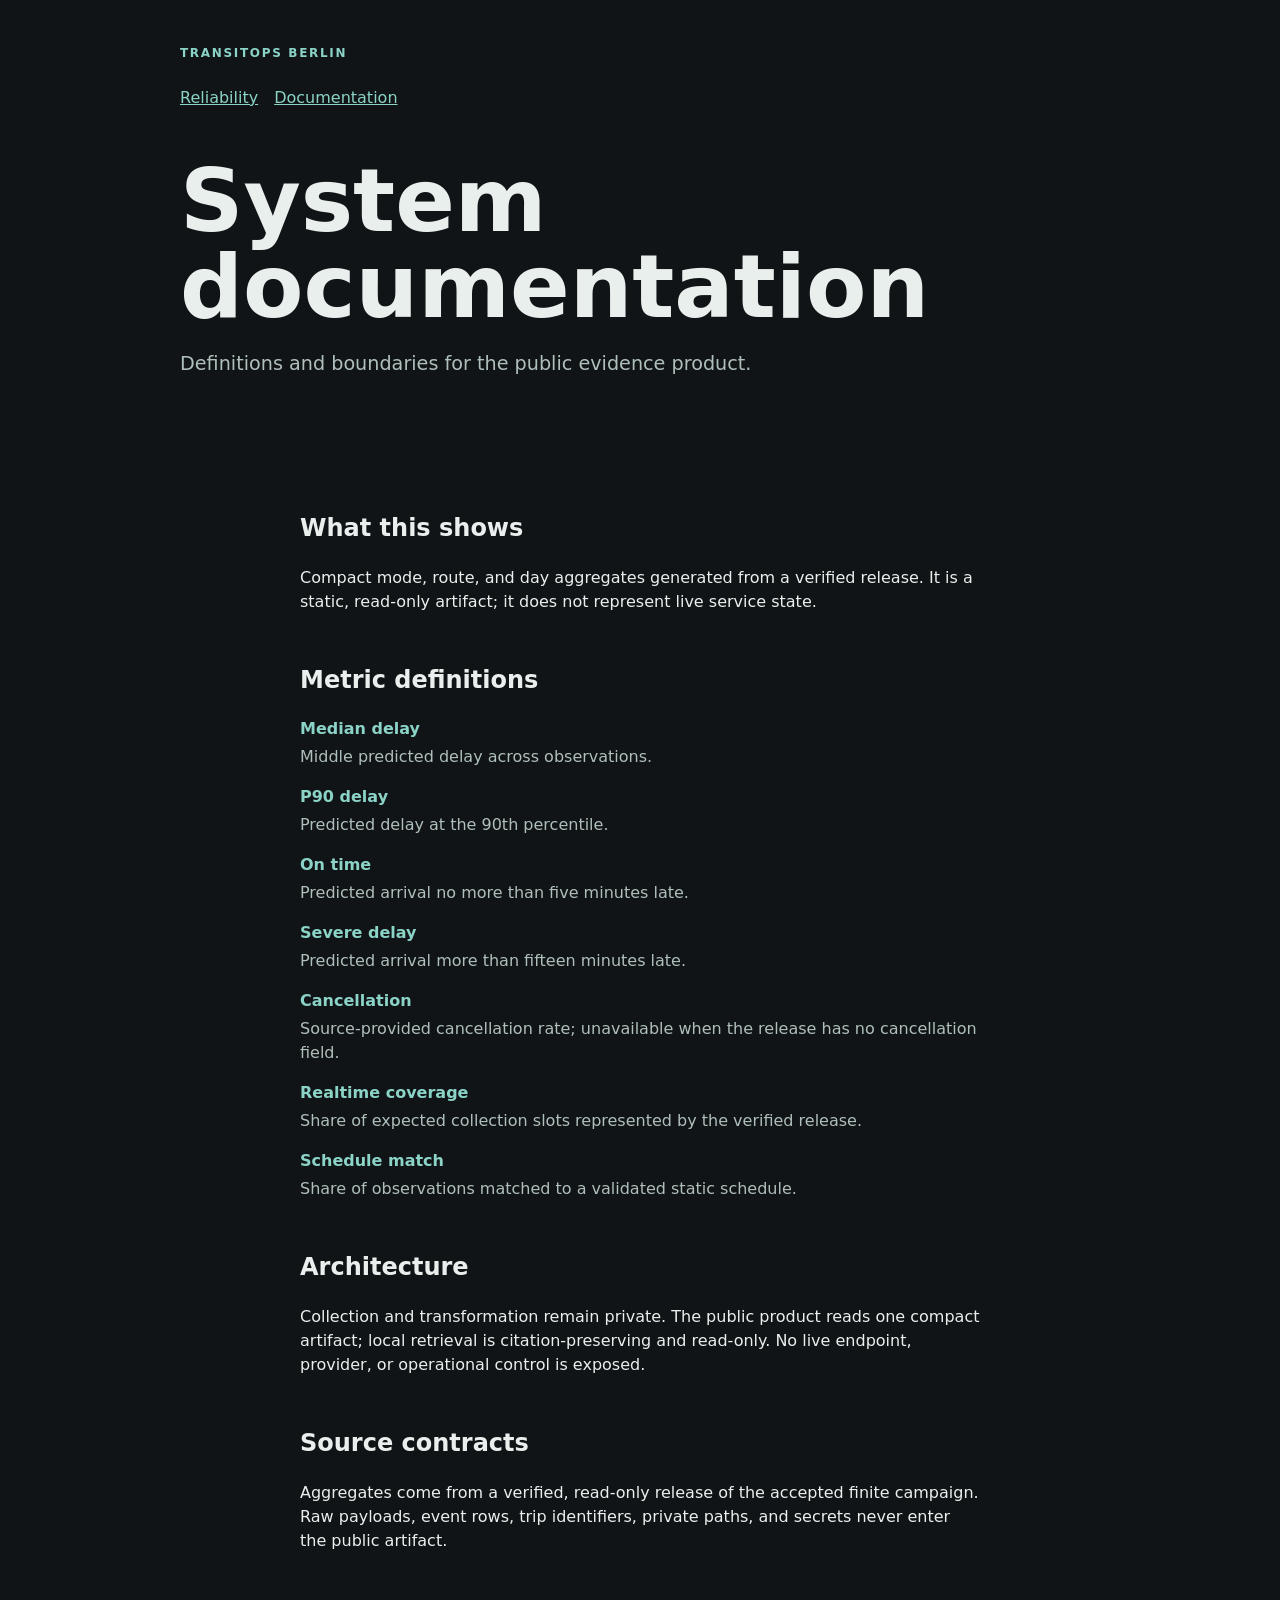
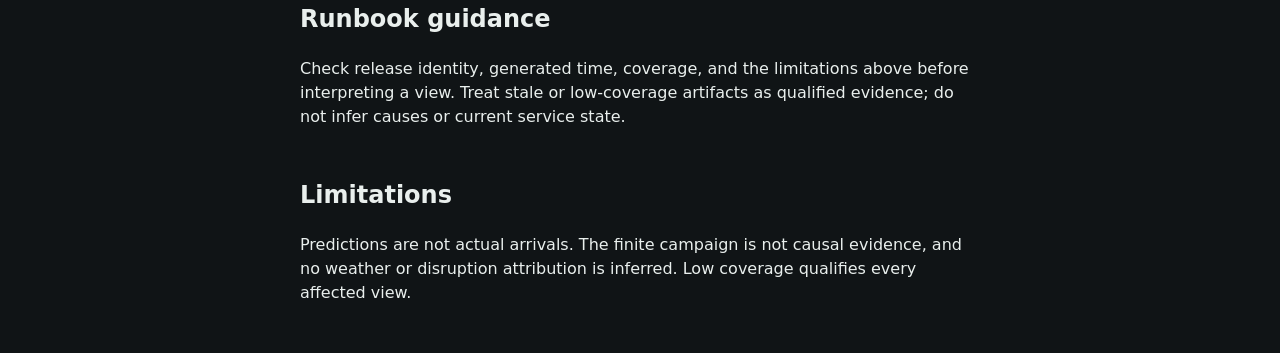
==== site/docs.html @ 7b4c87c6 "feat(stage4): add static public product and cited RAG" ====
<!doctype html>
<html lang="en">
<head>
  <meta charset="utf-8">
  <meta name="viewport" content="width=device-width, initial-scale=1">
  <title>Documentation · TransitOps Berlin</title>
  <link rel="stylesheet" href="styles.css">
</head>
<body>
  <header class="shell">
    <p class="eyebrow">TRANSITOPS BERLIN</p>
    <nav aria-label="Primary"><a href="index.html">Reliability</a><a aria-current="page" href="docs.html">Documentation</a></nav>
    <h1>System documentation</h1>
    <p class="lede">Definitions and boundaries for the public evidence product.</p>
  </header>
  <main class="shell docs">
    <section><h2>What this shows</h2><p>Compact mode, route, and day aggregates generated from a verified release. It is a static, read-only artifact; it does not represent live service state.</p></section>
    <section><h2>Metric definitions</h2><dl><dt>Median delay</dt><dd>Middle predicted delay across observations.</dd><dt>P90 delay</dt><dd>Predicted delay at the 90th percentile.</dd><dt>On time</dt><dd>Predicted arrival no more than five minutes late.</dd><dt>Severe delay</dt><dd>Predicted arrival more than fifteen minutes late.</dd><dt>Cancellation</dt><dd>Source-provided cancellation rate; unavailable when the release has no cancellation field.</dd><dt>Realtime coverage</dt><dd>Share of expected collection slots represented by the verified release.</dd><dt>Schedule match</dt><dd>Share of observations matched to a validated static schedule.</dd></dl></section>
    <section><h2>Architecture</h2><p>Collection and transformation remain private. The public product reads one compact artifact; local retrieval is citation-preserving and read-only. No live endpoint, provider, or operational control is exposed.</p></section>
    <section><h2>Source contracts</h2><p>Aggregates come from a verified, read-only release of the accepted finite campaign. Raw payloads, event rows, trip identifiers, private paths, and secrets never enter the public artifact.</p></section>
    <section><h2>Runbook guidance</h2><p>Check release identity, generated time, coverage, and the limitations above before interpreting a view. Treat stale or low-coverage artifacts as qualified evidence; do not infer causes or current service state.</p></section>
    <section><h2>Limitations</h2><p>Predictions are not actual arrivals. The finite campaign is not causal evidence, and no weather or disruption attribution is inferred. Low coverage qualifies every affected view.</p></section>
  </main>
</body>
</html>
---- site/styles.css ----
:root { color-scheme: dark; }
* { box-sizing: border-box; }
body { margin: 0; background: #101416; color: #e9efed; font: 16px/1.5 system-ui, sans-serif; }
.shell { max-width: 960px; margin: 0 auto; padding: 2rem 1.25rem; }
.eyebrow { color: #8bd3c7; font-size: .75rem; letter-spacing: .14em; font-weight: 700; }
nav { display: flex; gap: 1rem; margin: 1.5rem 0 3rem; }
a { color: #8bd3c7; }
h1 { max-width: 720px; font-size: clamp(2.4rem, 7vw, 5.5rem); line-height: .98; margin: 0 0 1rem; }
h2 { margin-top: 3rem; }
.lede { color: #afbfbb; font-size: 1.2rem; max-width: 600px; }
.meta { display: flex; flex-wrap: wrap; gap: 1rem; color: #8c9b98; font-size: .85rem; border-block: 1px solid #2b3738; padding: .75rem 0; }
.cards { display: grid; grid-template-columns: repeat(auto-fit, minmax(165px, 1fr)); gap: 1rem; margin: 1.5rem 0; }
article { border: 1px solid #2b3738; padding: 1.25rem; min-height: 110px; }
article strong { display: block; color: #8bd3c7; font-size: 1.8rem; }
article span { color: #afbfbb; font-size: .9rem; }
.table-wrap { overflow-x: auto; }
table { width: 100%; border-collapse: collapse; }
th, td { text-align: left; border-bottom: 1px solid #2b3738; padding: .75rem .5rem; }
th { color: #8c9b98; font-size: .8rem; text-transform: uppercase; }
.warning { border-left: 4px solid #e7b66d; padding: .75rem 1rem; background: #2b2418; }
.note { color: #afbfbb; margin-top: 2rem; }
.docs { max-width: 720px; }
dt { color: #8bd3c7; font-weight: 700; margin-top: 1rem; }
dd { margin: .25rem 0 0; color: #afbfbb; }
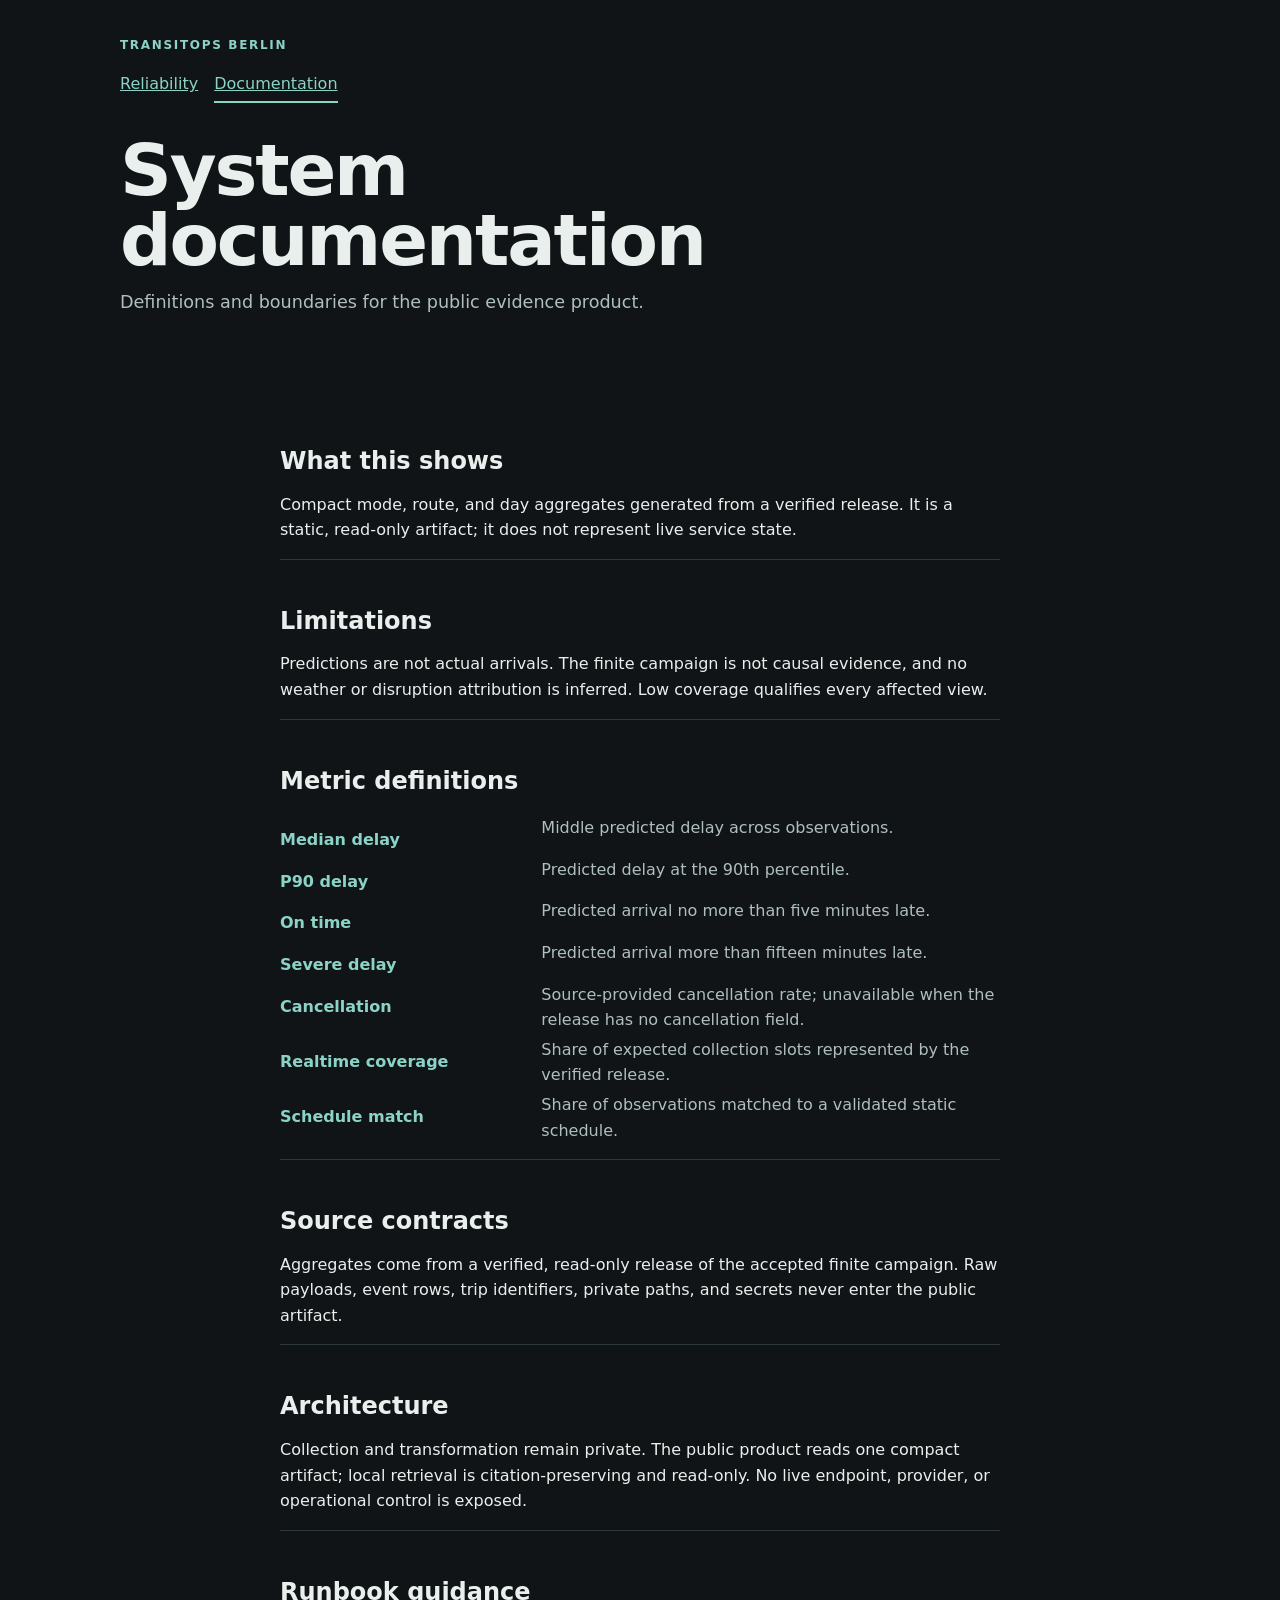
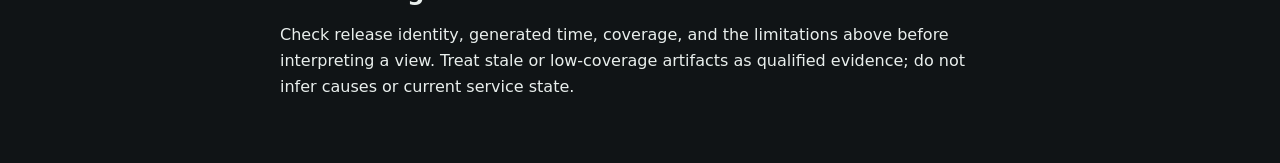
==== commit 365faf4d: "feat(stage5): polish static presentation" ====
--- a/site/docs.html
+++ b/site/docs.html
@@ -15,11 +15,11 @@
   </header>
   <main class="shell docs">
     <section><h2>What this shows</h2><p>Compact mode, route, and day aggregates generated from a verified release. It is a static, read-only artifact; it does not represent live service state.</p></section>
+    <section><h2>Limitations</h2><p>Predictions are not actual arrivals. The finite campaign is not causal evidence, and no weather or disruption attribution is inferred. Low coverage qualifies every affected view.</p></section>
     <section><h2>Metric definitions</h2><dl><dt>Median delay</dt><dd>Middle predicted delay across observations.</dd><dt>P90 delay</dt><dd>Predicted delay at the 90th percentile.</dd><dt>On time</dt><dd>Predicted arrival no more than five minutes late.</dd><dt>Severe delay</dt><dd>Predicted arrival more than fifteen minutes late.</dd><dt>Cancellation</dt><dd>Source-provided cancellation rate; unavailable when the release has no cancellation field.</dd><dt>Realtime coverage</dt><dd>Share of expected collection slots represented by the verified release.</dd><dt>Schedule match</dt><dd>Share of observations matched to a validated static schedule.</dd></dl></section>
+    <section><h2>Source contracts</h2><p>Aggregates come from a verified, read-only release of the accepted finite campaign. Raw payloads, event rows, trip identifiers, private paths, and secrets never enter the public artifact.</p></section>
     <section><h2>Architecture</h2><p>Collection and transformation remain private. The public product reads one compact artifact; local retrieval is citation-preserving and read-only. No live endpoint, provider, or operational control is exposed.</p></section>
-    <section><h2>Source contracts</h2><p>Aggregates come from a verified, read-only release of the accepted finite campaign. Raw payloads, event rows, trip identifiers, private paths, and secrets never enter the public artifact.</p></section>
     <section><h2>Runbook guidance</h2><p>Check release identity, generated time, coverage, and the limitations above before interpreting a view. Treat stale or low-coverage artifacts as qualified evidence; do not infer causes or current service state.</p></section>
-    <section><h2>Limitations</h2><p>Predictions are not actual arrivals. The finite campaign is not causal evidence, and no weather or disruption attribution is inferred. Low coverage qualifies every affected view.</p></section>
   </main>
 </body>
 </html>
--- a/site/styles.css
+++ b/site/styles.css
@@ -1,24 +1,41 @@
 :root { color-scheme: dark; }
 * { box-sizing: border-box; }
-body { margin: 0; background: #101416; color: #e9efed; font: 16px/1.5 system-ui, sans-serif; }
-.shell { max-width: 960px; margin: 0 auto; padding: 2rem 1.25rem; }
+body { margin: 0; background: #101416; color: #e9efed; font: 16px/1.6 system-ui, sans-serif; }
+.shell { max-width: 1080px; margin: 0 auto; padding: 1.5rem 1.25rem 3rem; }
 .eyebrow { color: #8bd3c7; font-size: .75rem; letter-spacing: .14em; font-weight: 700; }
-nav { display: flex; gap: 1rem; margin: 1.5rem 0 3rem; }
+nav { display: flex; gap: 1rem; margin: 1rem 0 2rem; }
 a { color: #8bd3c7; }
-h1 { max-width: 720px; font-size: clamp(2.4rem, 7vw, 5.5rem); line-height: .98; margin: 0 0 1rem; }
-h2 { margin-top: 3rem; }
-.lede { color: #afbfbb; font-size: 1.2rem; max-width: 600px; }
-.meta { display: flex; flex-wrap: wrap; gap: 1rem; color: #8c9b98; font-size: .85rem; border-block: 1px solid #2b3738; padding: .75rem 0; }
-.cards { display: grid; grid-template-columns: repeat(auto-fit, minmax(165px, 1fr)); gap: 1rem; margin: 1.5rem 0; }
-article { border: 1px solid #2b3738; padding: 1.25rem; min-height: 110px; }
-article strong { display: block; color: #8bd3c7; font-size: 1.8rem; }
-article span { color: #afbfbb; font-size: .9rem; }
+a:focus-visible { outline: 2px solid #e7b66d; outline-offset: 4px; }
+nav a[aria-current="page"] { border-bottom: 2px solid #8bd3c7; padding-bottom: .25rem; }
+h1 { max-width: 720px; font-size: clamp(2.4rem, 7vw, 4.5rem); line-height: .98; margin: 0 0 .75rem; letter-spacing: -.03em; }
+h2 { margin: 2.5rem 0 .75rem; line-height: 1.15; }
+.lede { color: #afbfbb; font-size: 1.1rem; max-width: 600px; margin: 0 0 1.25rem; }
+.meta { display: flex; flex-wrap: wrap; gap: .5rem 1rem; color: #8c9b98; font-size: .85rem; border-block: 1px solid #2b3738; padding: .75rem 0; }
+.meta span + span::before { content: "·"; color: #53615f; margin-right: 1rem; }
+.metric-group h2 { font-size: 1rem; color: #8c9b98; letter-spacing: .08em; text-transform: uppercase; }
+.cards { display: grid; grid-template-columns: repeat(auto-fit, minmax(165px, 1fr)); gap: .75rem; margin: .75rem 0 1.5rem; }
+article { border: 1px solid #2b3738; padding: 1rem; min-height: 108px; }
+article strong { display: block; color: #8bd3c7; font-size: 1.8rem; font-variant-numeric: tabular-nums; }
+article span { display: block; color: #afbfbb; font-size: .9rem; }
+article small { display: block; margin-top: .4rem; color: #8c9b98; font-size: .78rem; }
 .table-wrap { overflow-x: auto; }
-table { width: 100%; border-collapse: collapse; }
+table { width: 100%; border-collapse: collapse; min-width: 620px; }
 th, td { text-align: left; border-bottom: 1px solid #2b3738; padding: .75rem .5rem; }
 th { color: #8c9b98; font-size: .8rem; text-transform: uppercase; }
+td { font-variant-numeric: tabular-nums; }
 .warning { border-left: 4px solid #e7b66d; padding: .75rem 1rem; background: #2b2418; }
-.note { color: #afbfbb; margin-top: 2rem; }
-.docs { max-width: 720px; }
+.note, .table-note { color: #afbfbb; margin-top: 1rem; }
+.table-note { font-size: .9rem; }
+.docs { max-width: 760px; }
+.docs section + section { border-top: 1px solid #2b3738; padding-top: .5rem; }
 dt { color: #8bd3c7; font-weight: 700; margin-top: 1rem; }
 dd { margin: .25rem 0 0; color: #afbfbb; }
+.docs dl { display: grid; grid-template-columns: 1fr 2fr; column-gap: 2rem; }
+.visually-hidden { position: absolute; width: 1px; height: 1px; padding: 0; margin: -1px; overflow: hidden; clip: rect(0, 0, 0, 0); white-space: nowrap; border: 0; }
+@media (max-width: 768px) {
+  .shell { padding-inline: 1rem; }
+  .meta span + span::before { display: none; }
+  .meta { gap: .35rem .75rem; }
+  .docs dl { display: block; }
+  .docs dd { margin-bottom: 1rem; }
+}
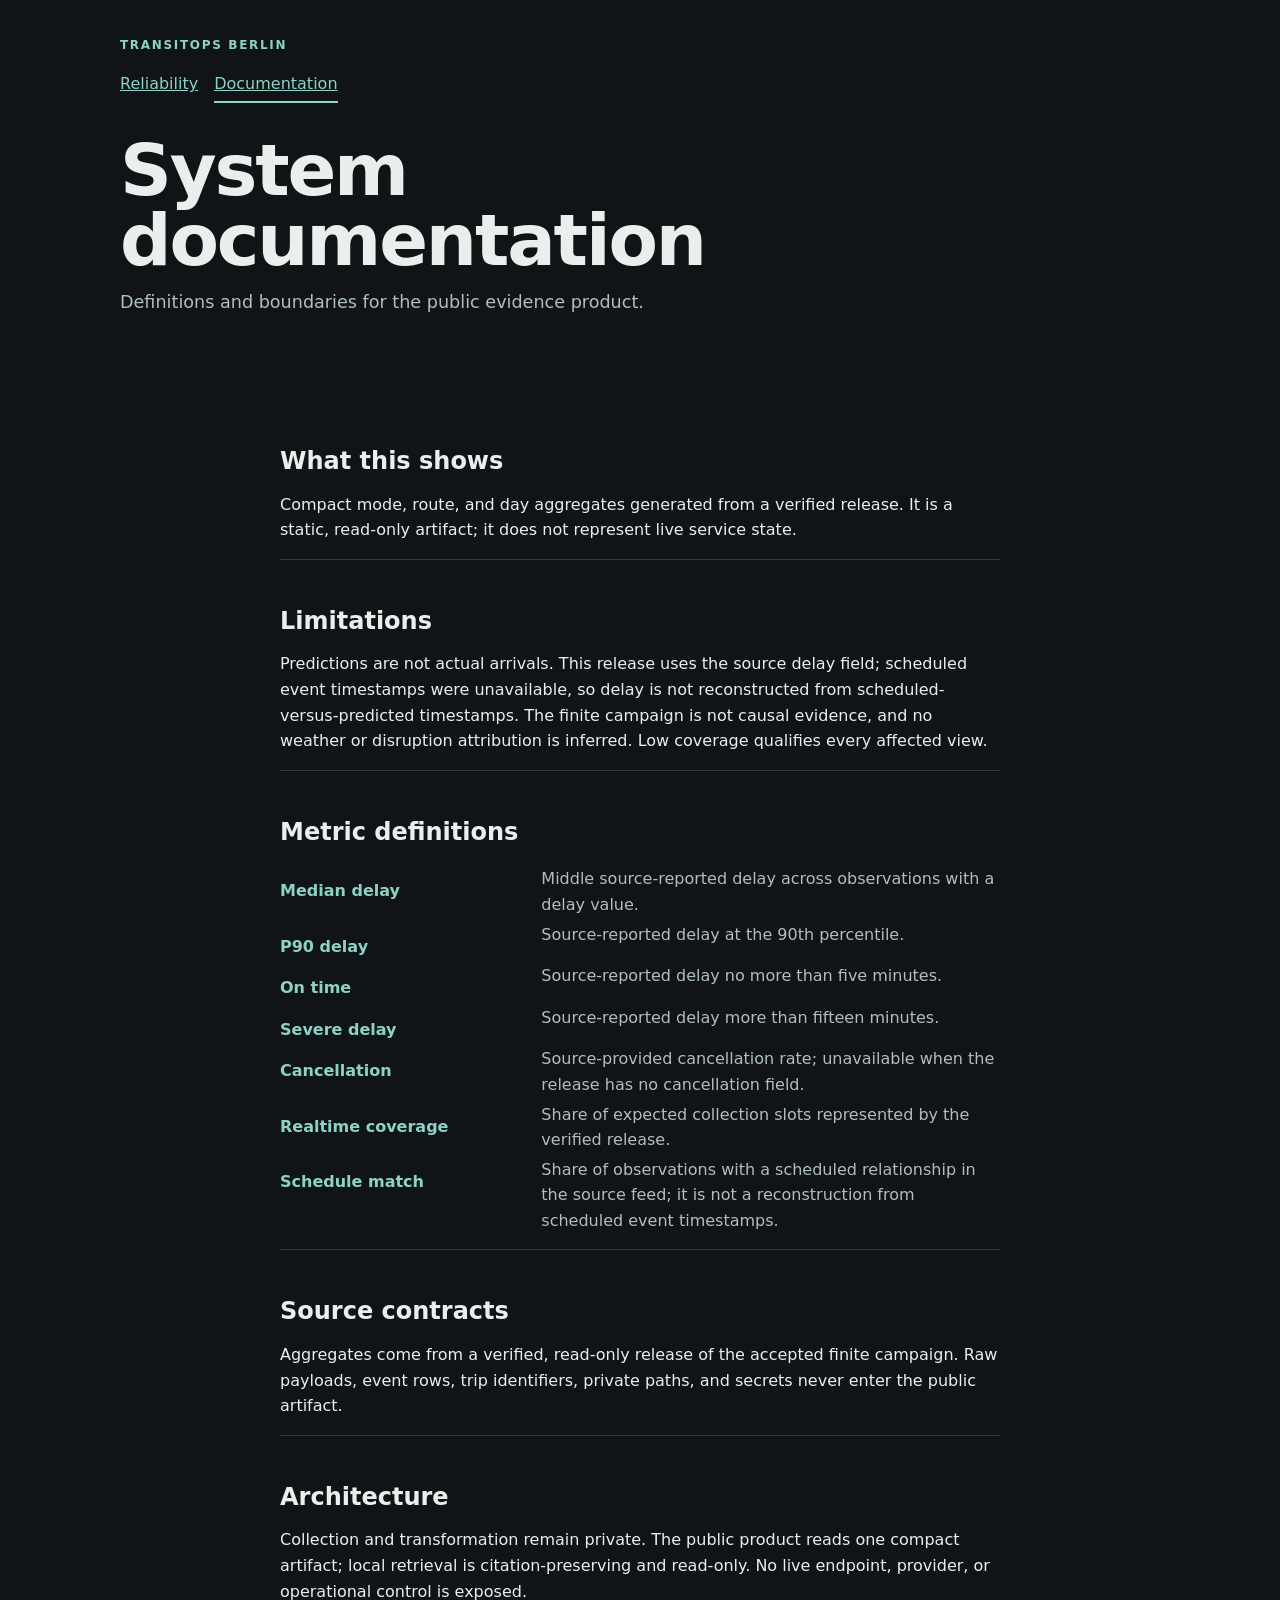
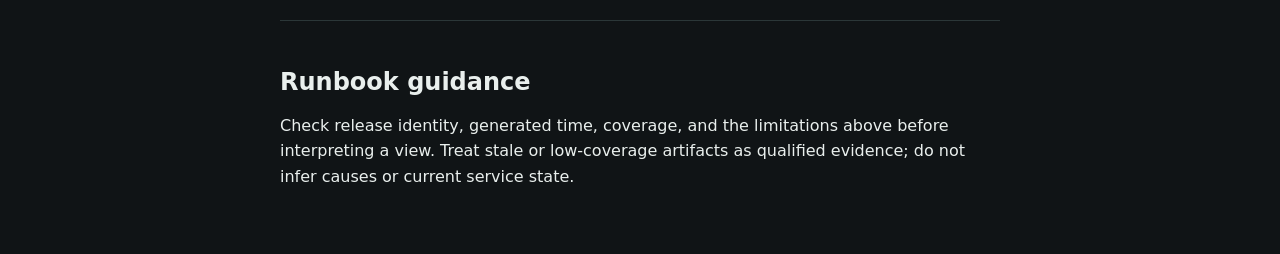
==== commit db80eb09: "feat(stage4): publish real campaign release contract" ====
--- a/site/docs.html
+++ b/site/docs.html
@@ -15,8 +15,8 @@
   </header>
   <main class="shell docs">
     <section><h2>What this shows</h2><p>Compact mode, route, and day aggregates generated from a verified release. It is a static, read-only artifact; it does not represent live service state.</p></section>
-    <section><h2>Limitations</h2><p>Predictions are not actual arrivals. The finite campaign is not causal evidence, and no weather or disruption attribution is inferred. Low coverage qualifies every affected view.</p></section>
-    <section><h2>Metric definitions</h2><dl><dt>Median delay</dt><dd>Middle predicted delay across observations.</dd><dt>P90 delay</dt><dd>Predicted delay at the 90th percentile.</dd><dt>On time</dt><dd>Predicted arrival no more than five minutes late.</dd><dt>Severe delay</dt><dd>Predicted arrival more than fifteen minutes late.</dd><dt>Cancellation</dt><dd>Source-provided cancellation rate; unavailable when the release has no cancellation field.</dd><dt>Realtime coverage</dt><dd>Share of expected collection slots represented by the verified release.</dd><dt>Schedule match</dt><dd>Share of observations matched to a validated static schedule.</dd></dl></section>
+    <section><h2>Limitations</h2><p>Predictions are not actual arrivals. This release uses the source delay field; scheduled event timestamps were unavailable, so delay is not reconstructed from scheduled-versus-predicted timestamps. The finite campaign is not causal evidence, and no weather or disruption attribution is inferred. Low coverage qualifies every affected view.</p></section>
+    <section><h2>Metric definitions</h2><dl><dt>Median delay</dt><dd>Middle source-reported delay across observations with a delay value.</dd><dt>P90 delay</dt><dd>Source-reported delay at the 90th percentile.</dd><dt>On time</dt><dd>Source-reported delay no more than five minutes.</dd><dt>Severe delay</dt><dd>Source-reported delay more than fifteen minutes.</dd><dt>Cancellation</dt><dd>Source-provided cancellation rate; unavailable when the release has no cancellation field.</dd><dt>Realtime coverage</dt><dd>Share of expected collection slots represented by the verified release.</dd><dt>Schedule match</dt><dd>Share of observations with a scheduled relationship in the source feed; it is not a reconstruction from scheduled event timestamps.</dd></dl></section>
     <section><h2>Source contracts</h2><p>Aggregates come from a verified, read-only release of the accepted finite campaign. Raw payloads, event rows, trip identifiers, private paths, and secrets never enter the public artifact.</p></section>
     <section><h2>Architecture</h2><p>Collection and transformation remain private. The public product reads one compact artifact; local retrieval is citation-preserving and read-only. No live endpoint, provider, or operational control is exposed.</p></section>
     <section><h2>Runbook guidance</h2><p>Check release identity, generated time, coverage, and the limitations above before interpreting a view. Treat stale or low-coverage artifacts as qualified evidence; do not infer causes or current service state.</p></section>
